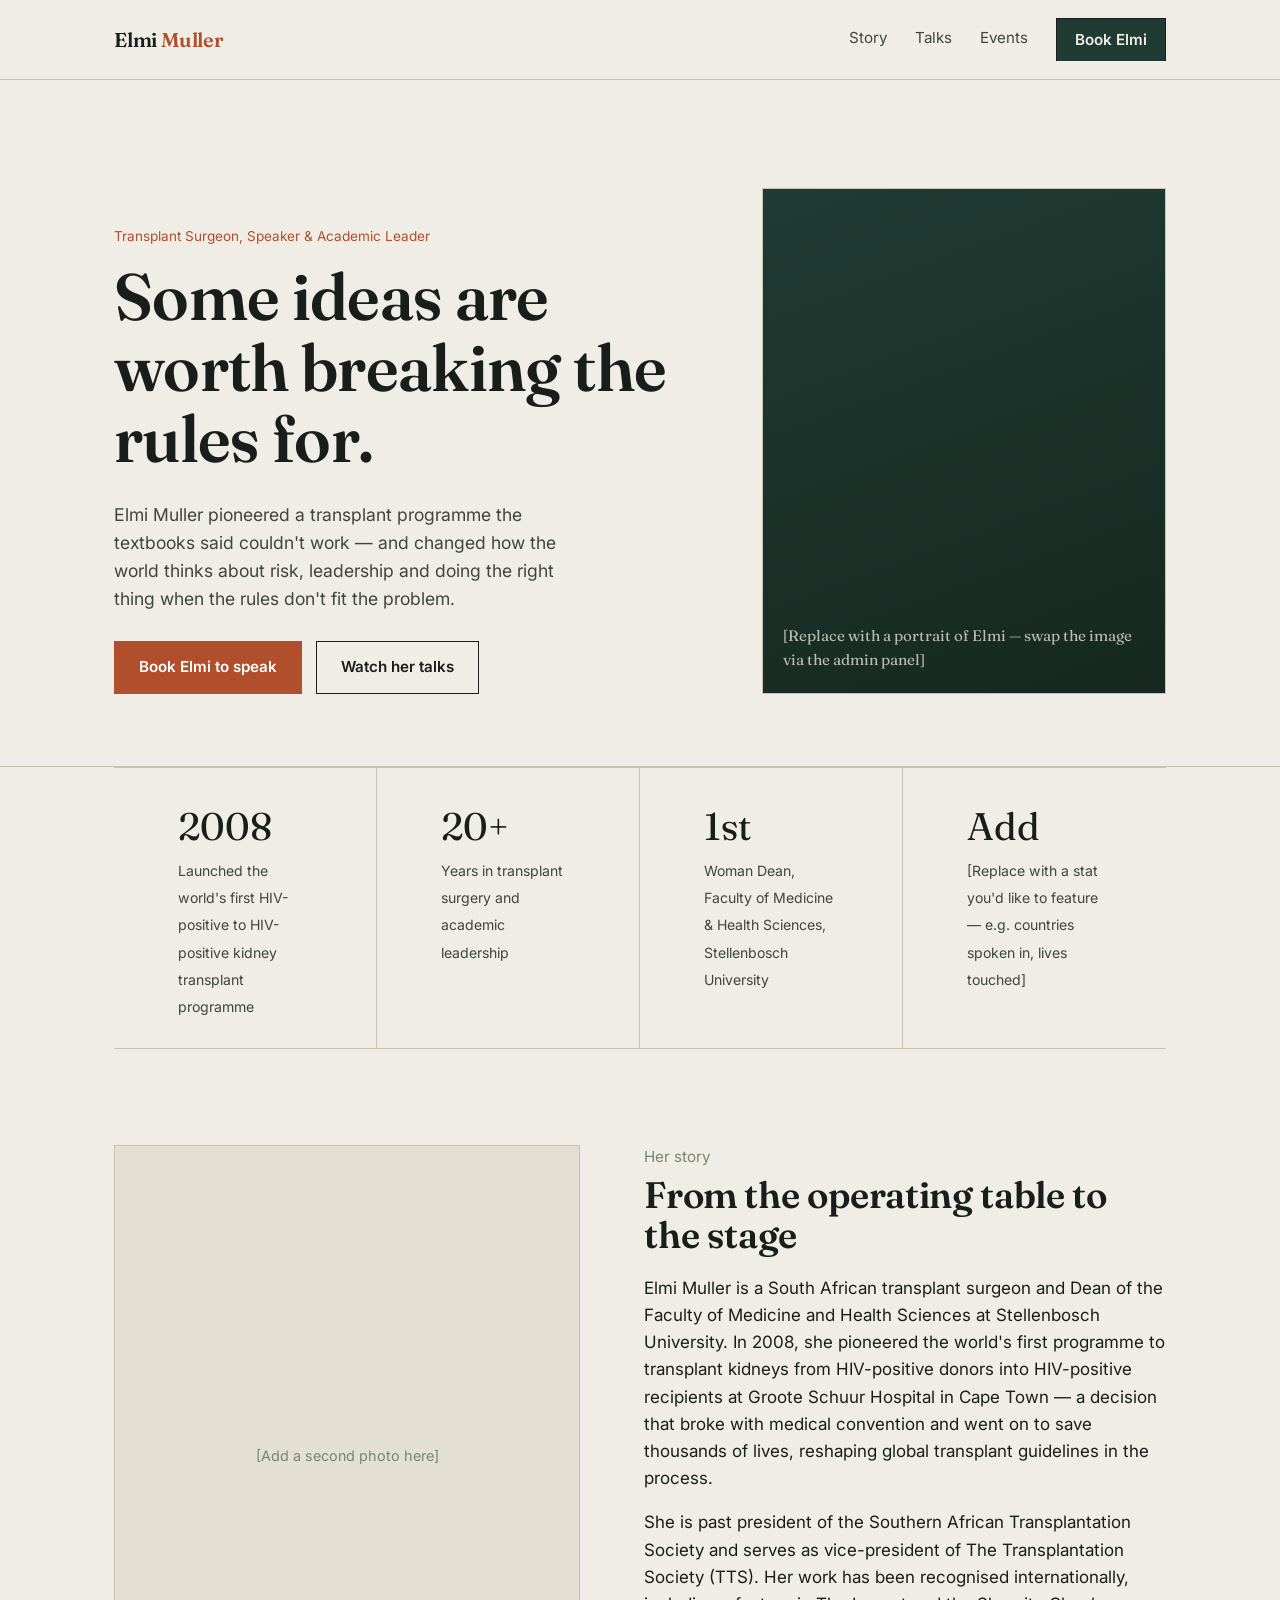
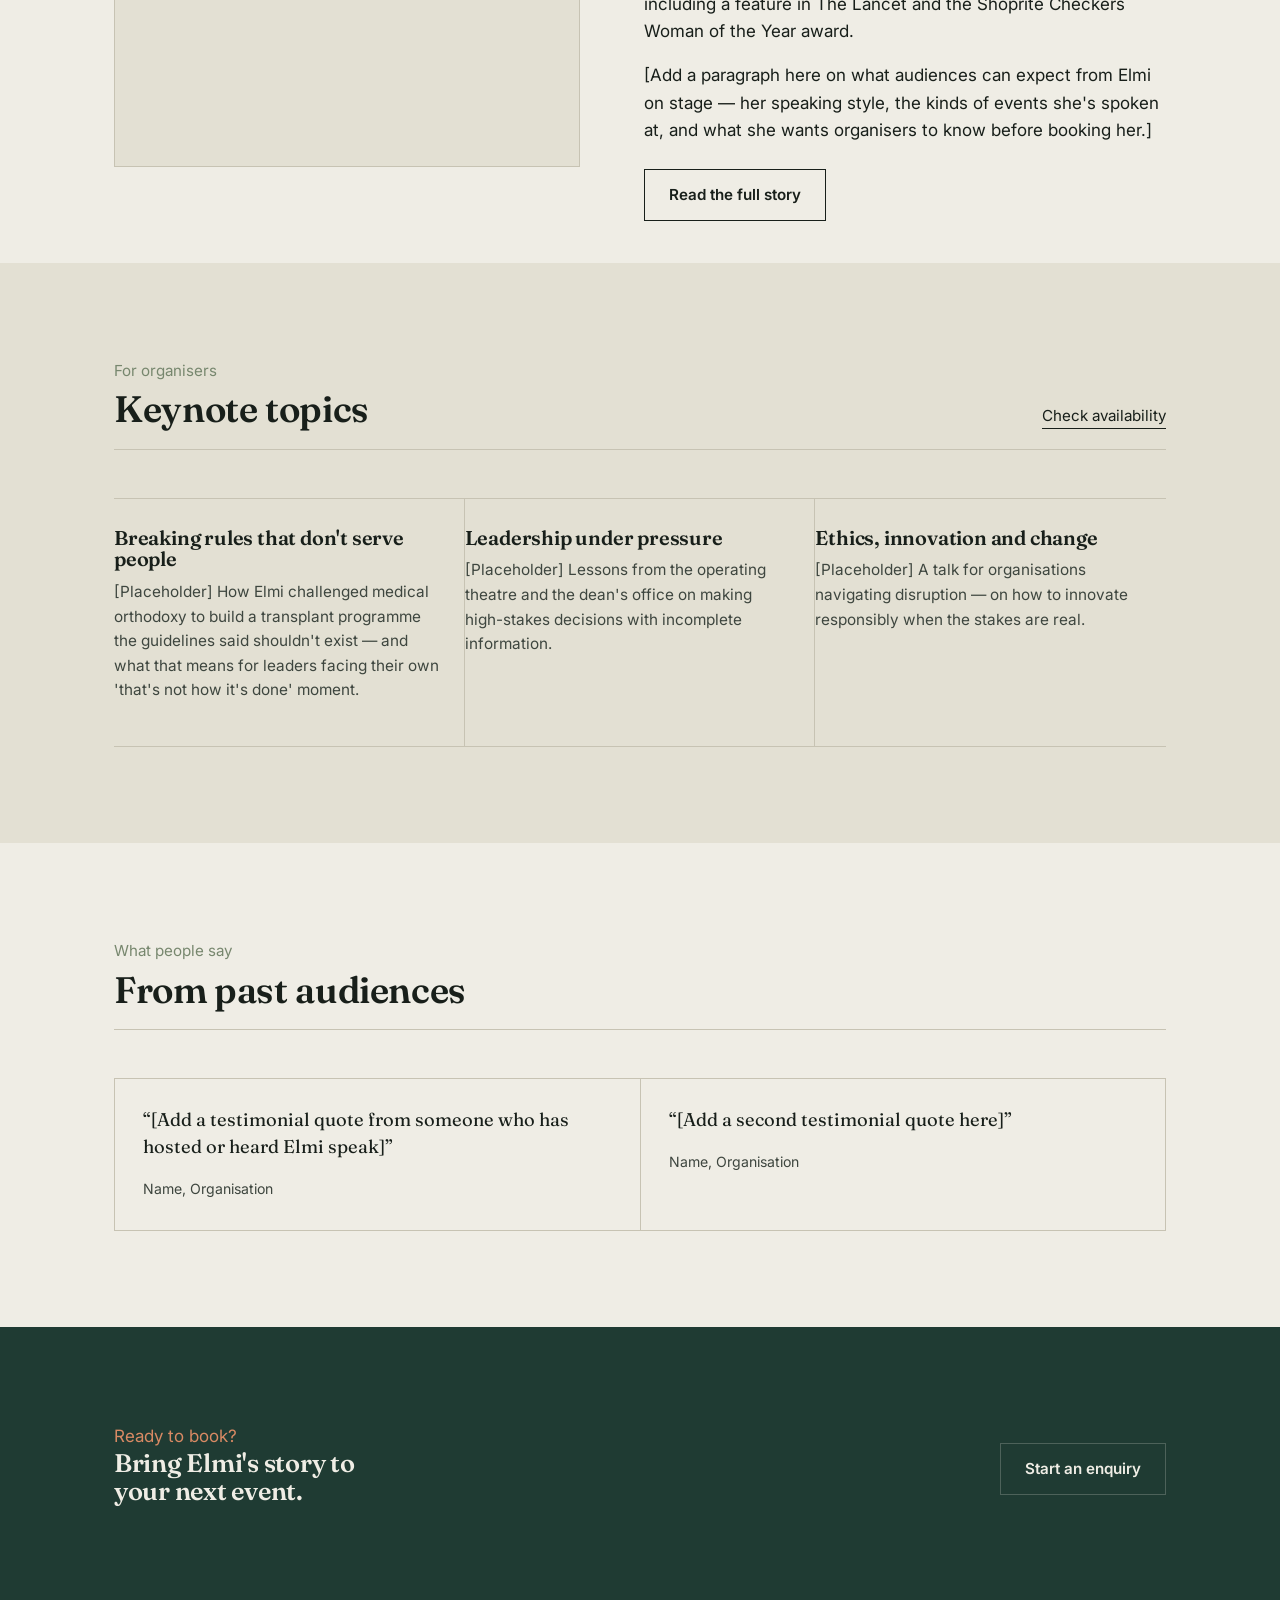
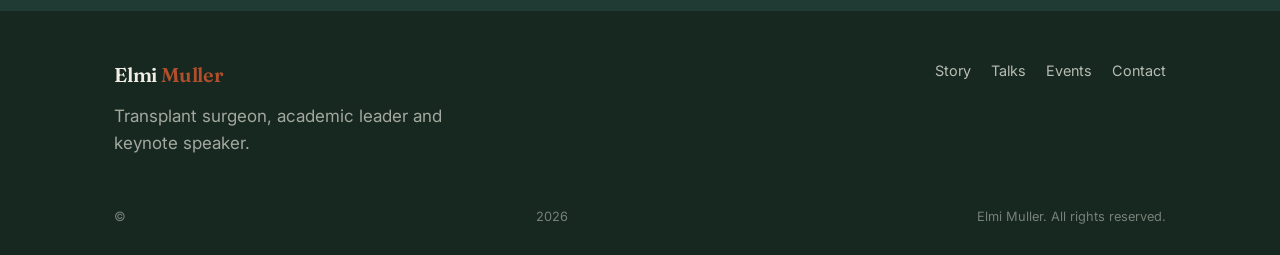
==== elmi-muller-site/index.html @ 1b49ec82 "Add files via upload" ====
<!doctype html>
<html lang="en">
<head>
<meta charset="UTF-8">
<meta name="viewport" content="width=device-width, initial-scale=1">
<title>Elmi Muller — Speaker & Transplant Surgeon</title>
<meta name="description" content="Elmi Muller — transplant surgeon, academic leader and keynote speaker on leadership, ethics and innovation under pressure.">
<link rel="preconnect" href="https://fonts.googleapis.com">
<link href="https://fonts.googleapis.com/css2?family=Fraunces:opsz,wght@9..144,400;9..144,600;9..144,700&family=Inter:wght@400;500;600&display=swap" rel="stylesheet">
<link rel="stylesheet" href="style.css">
</head>
<body>

<header class="site-header">
  <div class="wrap">
    <a class="logo" href="index.html">Elmi <span>Muller</span></a>
    <button class="nav-toggle" aria-label="Toggle menu" aria-expanded="false">Menu</button>
    <nav class="nav nav-links">
      <a href="about.html">Story</a>
      <a href="talks.html">Talks</a>
      <a href="events.html">Events</a>
      <a href="contact.html" class="btn book-btn">Book Elmi</a>
    </nav>
  </div>
</header>

<section class="hero">
  <div class="wrap">
    <div>
      <div class="hero-eyebrow" data-hero-eyebrow>Transplant Surgeon, Speaker & Academic Leader</div>
      <h1 data-hero-title>Some ideas are worth breaking the rules for.</h1>
      <p class="hero-sub" data-hero-sub>Elmi Muller pioneered a transplant programme the textbooks said couldn't work — and changed how the world thinks about risk, leadership and doing the right thing when the rules don't fit the problem.</p>
      <div class="hero-cta">
        <a href="contact.html" class="btn btn-solid">Book Elmi to speak</a>
        <a href="talks.html" class="btn">Watch her talks</a>
      </div>
    </div>
    <div class="hero-portrait">
      <em>[Replace with a portrait of Elmi — swap the image via the admin panel]</em>
    </div>
  </div>
</section>

<div class="wrap">
  <div class="stats" data-stats></div>
</div>

<section>
  <div class="wrap bio-grid">
    <div class="bio-portrait">[Add a second photo here]</div>
    <div>
      <div class="section-head" style="border-bottom:none; padding-bottom:0; margin-bottom:20px;">
        <div>
          <div class="kicker">Her story</div>
          <h2>From the operating table to the stage</h2>
        </div>
      </div>
      <div data-bio-paragraphs></div>
      <a href="about.html" class="btn" style="margin-top:8px;">Read the full story</a>
    </div>
  </div>
</section>

<section class="section-alt">
  <div class="wrap">
    <div class="section-head">
      <div>
        <div class="kicker">For organisers</div>
        <h2>Keynote topics</h2>
      </div>
      <a href="contact.html" class="section-link">Check availability</a>
    </div>
    <div class="topic-list" data-topics></div>
  </div>
</section>

<section>
  <div class="wrap">
    <div class="section-head">
      <div>
        <div class="kicker">What people say</div>
        <h2>From past audiences</h2>
      </div>
    </div>
    <div class="testi-grid" data-testimonials></div>
  </div>
</section>

<section class="section-dark cta-band">
  <div class="wrap">
    <div>
      <div class="kicker">Ready to book?</div>
      <h2>Bring Elmi's story to your next event.</h2>
    </div>
    <a href="contact.html" class="btn btn-light">Start an enquiry</a>
  </div>
</section>

<footer class="site-footer">
  <div class="wrap">
    <div>
      <div class="logo" style="color:var(--paper-on-deep);">Elmi <span>Muller</span></div>
      <p style="margin-top:12px; max-width:32ch; color:rgba(239,237,229,0.65);">Transplant surgeon, academic leader and keynote speaker.</p>
    </div>
    <nav class="footer-links">
      <a href="about.html">Story</a>
      <a href="talks.html">Talks</a>
      <a href="events.html">Events</a>
      <a href="contact.html">Contact</a>
    </nav>
  </div>
  <div class="wrap footer-bottom">© <span id="year"></span> Elmi Muller. All rights reserved.</div>
</footer>

<script>document.getElementById('year').textContent = new Date().getFullYear();</script>
<script src="script.js"></script>

<!-- Netlify Identity: required so that "invite" and "reset password" email
     links (which land here) can open the widget and let Elmi set a password
     before going to /admin. Safe to leave in even if Identity isn't enabled yet. -->
<script src="https://identity.netlify.com/v1/netlify-identity-widget.js"></script>
<script>
  if (window.netlifyIdentity) {
    window.netlifyIdentity.on("init", user => {
      if (!user) {
        window.netlifyIdentity.on("login", () => { document.location.href = "/admin/"; });
      }
    });
  }
</script>
</body>
</html>
---- elmi-muller-site/style.css ----
/* =========================================================
   Elmi Muller — speaker site
   Design tokens
   ========================================================= */
:root{
  --bg: #EFEDE5;
  --bg-alt: #E3E0D3;
  --ink: #181F1A;
  --ink-soft: #3E463F;
  --deep: #1F3B33;
  --deep-2: #16281F;
  --paper-on-deep: #EFEDE5;
  --accent: #B14F2C;
  --accent-soft: #D98A64;
  --line: #C7C3B3;
  --line-on-deep: rgba(239,237,229,0.22);
  --sage: #77876E;
  --max: 1180px;
  --gutter: clamp(20px, 5vw, 64px);
  --serif: "Fraunces", Georgia, serif;
  --sans: "Inter", -apple-system, BlinkMacSystemFont, "Segoe UI", sans-serif;
}

*{box-sizing:border-box;}
html{scroll-behavior:smooth;}
body{
  margin:0;
  background:var(--bg);
  color:var(--ink);
  font-family:var(--sans);
  font-size:17px;
  line-height:1.6;
  -webkit-font-smoothing:antialiased;
}

img{max-width:100%;display:block;}
a{color:inherit;}

h1,h2,h3,h4{
  font-family:var(--serif);
  font-weight:600;
  line-height:1.08;
  margin:0 0 0.4em;
  letter-spacing:-0.01em;
}

p{margin:0 0 1em; max-width:62ch;}

.wrap{
  max-width:var(--max);
  margin:0 auto;
  padding:0 var(--gutter);
}

a:focus-visible, button:focus-visible, input:focus-visible, textarea:focus-visible{
  outline:2px solid var(--accent);
  outline-offset:3px;
}

@media (prefers-reduced-motion: reduce){
  *{animation-duration:0.001ms !important; transition-duration:0.001ms !important; scroll-behavior:auto !important;}
}

/* ---------- Header ---------- */
.site-header{
  position:sticky; top:0; z-index:40;
  background:var(--bg);
  border-bottom:1px solid var(--line);
}
.site-header .wrap{
  display:flex; align-items:center; justify-content:space-between;
  padding-top:18px; padding-bottom:18px;
}
.logo{
  font-family:var(--serif);
  font-size:1.25rem;
  font-weight:600;
  text-decoration:none;
  letter-spacing:-0.01em;
}
.logo span{color:var(--accent);}
.nav{
  display:flex; align-items:center; gap:clamp(14px,2.4vw,28px);
}
.nav a{
  text-decoration:none;
  font-size:0.95rem;
  color:var(--ink-soft);
  border-bottom:1px solid transparent;
  padding-bottom:2px;
}
.nav a:hover, .nav a.active{ color:var(--ink); border-bottom-color:var(--accent); }
.nav .book-btn{
  color:var(--paper-on-deep);
  background:var(--deep);
  padding:9px 18px;
  border-bottom:none !important;
}
.nav .book-btn:hover{ background:var(--deep-2); }
.nav-toggle{ display:none; }

@media (max-width: 780px){
  .nav-links{
    position:fixed; inset:64px 0 0 0; background:var(--bg);
    flex-direction:column; align-items:flex-start; gap:0;
    padding:8px var(--gutter) 24px;
    transform:translateY(-8px);
    opacity:0; visibility:hidden; pointer-events:none;
    transition:opacity .18s ease, transform .18s ease;
  }
  .nav-links.open{ opacity:1; visibility:visible; pointer-events:auto; transform:translateY(0); }
  .nav-links a{ width:100%; padding:14px 0; border-bottom:1px solid var(--line) !important; }
  .nav-links .book-btn{ margin-top:14px; text-align:center; }
  .nav-toggle{
    display:block; background:none; border:1px solid var(--line);
    padding:8px 12px; font:inherit; font-size:0.9rem; cursor:pointer;
  }
}

/* ---------- Hero ---------- */
.hero{
  padding:clamp(48px,9vw,108px) 0 clamp(40px,6vw,72px);
  border-bottom:1px solid var(--line);
}
.hero .wrap{
  display:grid;
  grid-template-columns: 1.3fr 0.9fr;
  gap:clamp(28px,5vw,64px);
  align-items:end;
}
@media (max-width:780px){
  .hero .wrap{ grid-template-columns:1fr; }
  .hero-portrait{ order:-1; aspect-ratio:16/10; }
}
.hero-eyebrow{
  font-size:0.85rem;
  color:var(--accent);
  margin-bottom:14px;
}
.hero h1{
  font-size:clamp(2.4rem, 5.4vw, 4.1rem);
  max-width:14ch;
}
.hero-sub{
  font-size:1.1rem;
  color:var(--ink-soft);
  max-width:44ch;
  margin-top:18px;
}
.hero-cta{ margin-top:28px; display:flex; gap:14px; flex-wrap:wrap; }
.hero-portrait{
  aspect-ratio: 4/5;
  background:
    linear-gradient(160deg, var(--deep) 0%, var(--deep-2) 100%);
  border:1px solid var(--line);
  display:flex; align-items:flex-end; padding:20px;
  color:var(--paper-on-deep);
  font-family:var(--serif); font-size:0.95rem;
}
.hero-portrait em{ font-style:normal; opacity:0.75; }

/* ---------- Buttons ---------- */
.btn{
  display:inline-block;
  font-family:var(--sans);
  font-size:0.95rem;
  font-weight:600;
  text-decoration:none;
  padding:13px 24px;
  border:1px solid var(--ink);
  color:var(--ink);
  background:transparent;
  cursor:pointer;
  transition:background .15s ease, color .15s ease, border-color .15s ease;
}
.btn:hover{ background:var(--ink); color:var(--bg); }
.btn-solid{
  background:var(--accent); border-color:var(--accent); color:#fff;
}
.btn-solid:hover{ background:#953f21; border-color:#953f21; }
.btn-light{
  border-color:var(--line-on-deep); color:var(--paper-on-deep);
}
.btn-light:hover{ background:var(--paper-on-deep); color:var(--deep-2); }

/* ---------- Section scaffolding ---------- */
section{ padding:clamp(48px,8vw,96px) 0; }
.section-head{
  display:flex; justify-content:space-between; align-items:flex-end;
  gap:24px; margin-bottom:clamp(28px,4vw,48px);
  border-bottom:1px solid var(--line);
  padding-bottom:20px;
}
.section-head h2{ font-size:clamp(1.7rem, 3vw, 2.3rem); margin:0; }
.section-head .kicker{ color:var(--sage); font-size:0.95rem; margin-bottom:6px; }
.section-head .section-link{ font-size:0.95rem; text-decoration:none; border-bottom:1px solid var(--ink); white-space:nowrap; }
.section-dark{ background:var(--deep); color:var(--paper-on-deep); }
.section-dark .section-head{ border-bottom-color:var(--line-on-deep); }
.section-dark .kicker{ color:var(--accent-soft); }
.section-dark p{ color:rgba(239,237,229,0.82); }
.section-alt{ background:var(--bg-alt); }

/* ---------- Stat strip ---------- */
.stats{
  display:grid; grid-template-columns:repeat(4,1fr);
  border-top:1px solid var(--line); border-bottom:1px solid var(--line);
}
.stat{ padding:28px var(--gutter,24px); border-right:1px solid var(--line); }
.stat:last-child{ border-right:none; }
.stat .num{ font-family:var(--serif); font-size:clamp(1.6rem,3vw,2.4rem); display:block; }
.stat .label{ font-size:0.88rem; color:var(--ink-soft); margin-top:4px; }
@media (max-width:780px){
  .stats{ grid-template-columns:repeat(2,1fr); }
  .stat:nth-child(2){ border-right:none; }
}

/* ---------- Bio ---------- */
.bio-grid{
  display:grid; grid-template-columns: 0.8fr 1.2fr; gap:clamp(28px,5vw,64px);
}
.bio-portrait{
  aspect-ratio:3/4; background:var(--bg-alt); border:1px solid var(--line);
  display:flex; align-items:center; justify-content:center;
  color:var(--sage); font-size:0.9rem; text-align:center; padding:20px;
}
@media (max-width:780px){ .bio-grid{ grid-template-columns:1fr; } }

/* ---------- Cards: topics ---------- */
.topic-list{ display:grid; grid-template-columns:repeat(3,1fr); gap:0; border-top:1px solid var(--line); }
.topic{ padding:28px 24px 28px 0; border-bottom:1px solid var(--line); border-right:1px solid var(--line); }
.topic:nth-child(3n){ border-right:none; }
.topic h3{ font-size:1.25rem; margin-bottom:10px; }
.topic p{ font-size:0.96rem; color:var(--ink-soft); }
@media (max-width:900px){
  .topic-list{ grid-template-columns:1fr; }
  .topic{ border-right:none; padding-right:0; }
}

/* ---------- Testimonials ---------- */
.testi-grid{ display:grid; grid-template-columns:repeat(2,1fr); gap:1px; background:var(--line); border:1px solid var(--line); }
.testi{ background:var(--bg); padding:28px; }
.testi p{ font-family:var(--serif); font-size:1.15rem; line-height:1.45; margin-bottom:14px; }
.testi cite{ font-style:normal; font-size:0.88rem; color:var(--ink-soft); }
@media (max-width:780px){ .testi-grid{ grid-template-columns:1fr; } }

/* ---------- Talks / events lists ---------- */
.filters{ display:flex; gap:10px; flex-wrap:wrap; margin-bottom:28px; }
.filters button{
  font:inherit; font-size:0.88rem; padding:8px 16px;
  background:transparent; border:1px solid var(--line); cursor:pointer;
}
.filters button.active{ background:var(--ink); color:var(--bg); border-color:var(--ink); }
.search-row{ display:flex; gap:12px; margin-bottom:20px; flex-wrap:wrap; }
.search-row input[type="search"]{
  flex:1; min-width:220px; font:inherit; font-size:1rem;
  padding:12px 14px; border:1px solid var(--line); background:var(--bg);
}
.talk-list{ display:flex; flex-direction:column; }
.talk-item{
  display:grid; grid-template-columns: 1fr auto; gap:16px;
  padding:22px 0; border-bottom:1px solid var(--line);
}
.talk-item h3{ font-size:1.2rem; margin-bottom:6px; }
.talk-item .meta{ font-size:0.85rem; color:var(--sage); margin-bottom:8px; }
.talk-item p{ font-size:0.95rem; color:var(--ink-soft); margin-bottom:0; }
.talk-item .watch{ align-self:center; white-space:nowrap; }
.empty-state{ padding:40px 0; color:var(--ink-soft); font-style:italic; }

.event-item{
  display:grid; grid-template-columns: 140px 1fr auto; gap:20px; align-items:center;
  padding:22px 0; border-bottom:1px solid var(--line);
}
.event-item .date{ font-family:var(--serif); font-size:1rem; color:var(--accent); }
.event-item h3{ font-size:1.1rem; margin-bottom:4px; }
.event-item .place{ font-size:0.9rem; color:var(--ink-soft); }
@media (max-width:700px){
  .event-item{ grid-template-columns:1fr; gap:6px; }
  .talk-item{ grid-template-columns:1fr; }
}

/* ---------- Contact / booking form ---------- */
.form-grid{ display:grid; grid-template-columns:1fr 1fr; gap:20px; max-width:720px; }
.form-grid .full{ grid-column:1/-1; }
@media (max-width:640px){
  .form-grid{ grid-template-columns:1fr; }
}
.form-grid label{ display:block; font-size:0.85rem; color:var(--ink-soft); margin-bottom:6px; }
.form-grid input, .form-grid select, .form-grid textarea{
  width:100%; font:inherit; font-size:1rem; padding:12px 14px;
  border:1px solid var(--line); background:var(--bg); resize:vertical;
}
.form-grid textarea{ min-height:120px; }
.form-note{ font-size:0.85rem; color:var(--ink-soft); margin-top:16px; max-width:60ch; }

/* ---------- Footer ---------- */
.site-footer{ background:var(--deep-2); color:rgba(239,237,229,0.75); padding:48px 0 28px; }
.site-footer .wrap{ display:flex; justify-content:space-between; flex-wrap:wrap; gap:24px; }
.site-footer a{ text-decoration:none; color:inherit; }
.footer-links{ display:flex; gap:20px; flex-wrap:wrap; font-size:0.9rem; }
.footer-bottom{ margin-top:32px; font-size:0.8rem; opacity:0.6; }

.cta-band{ text-align:left; }
.cta-band h2{ max-width:16ch; }
.cta-band .wrap{ display:flex; justify-content:space-between; align-items:center; gap:24px; flex-wrap:wrap; }
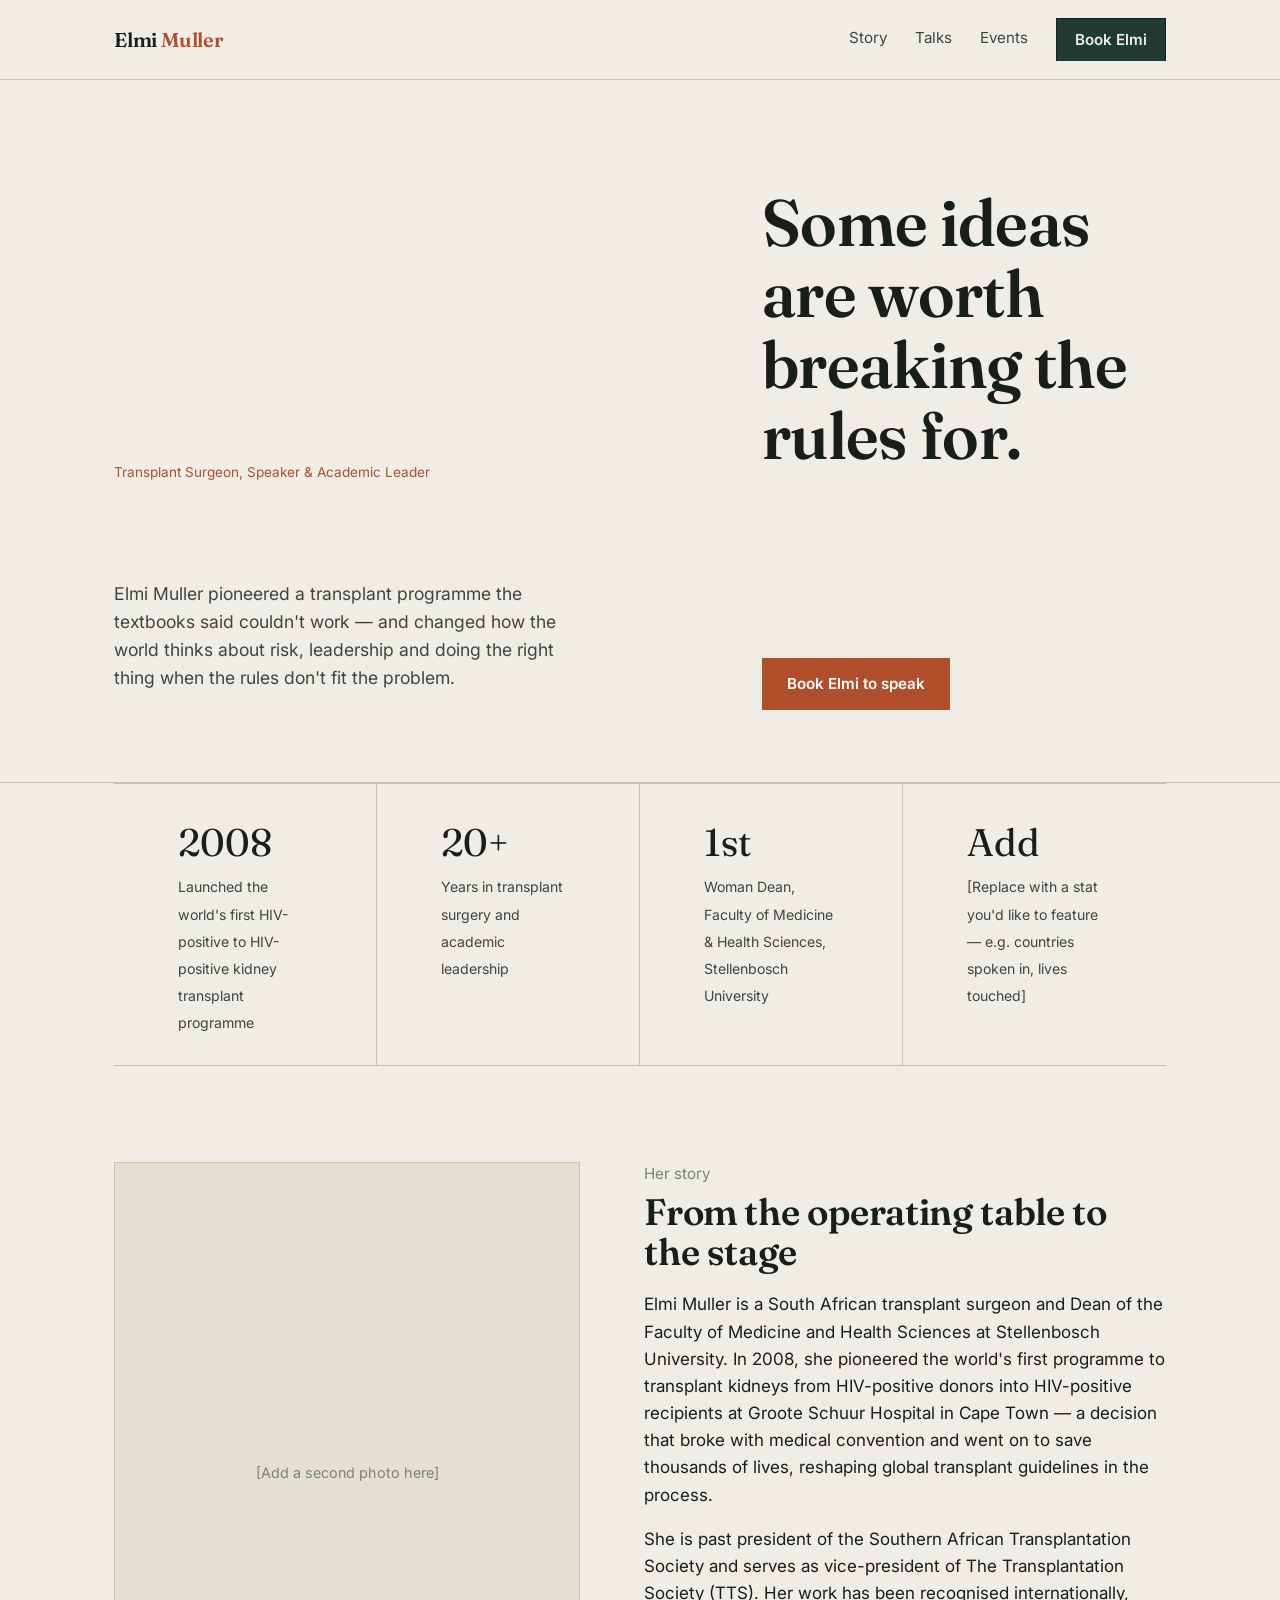
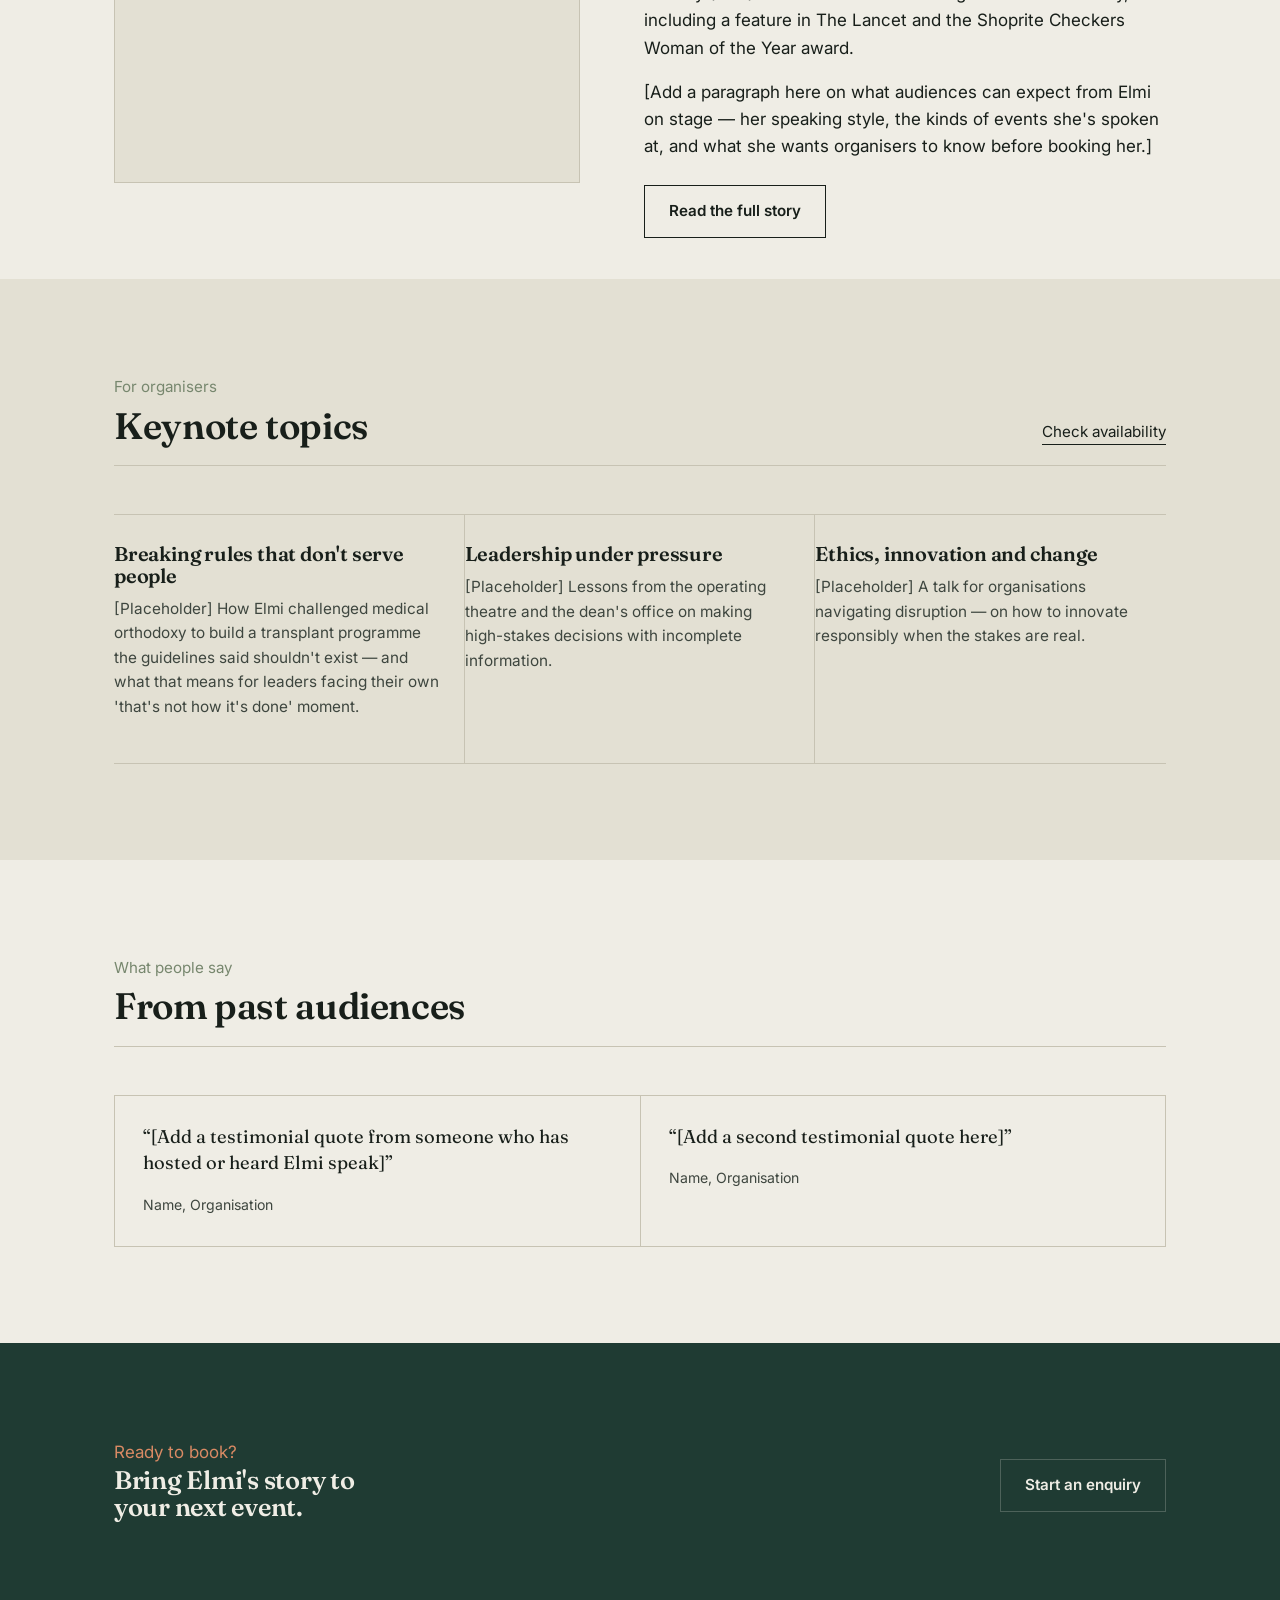
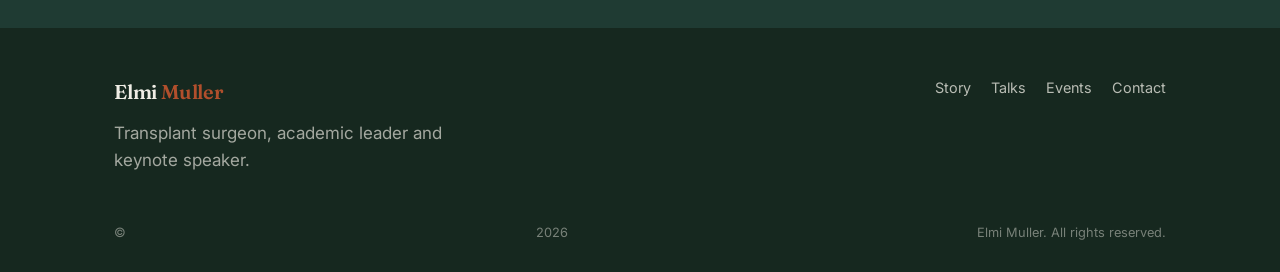
==== commit 37f73ca0: "Refactor hero section in index.html" ====
--- a/elmi-muller-site/index.html
+++ b/elmi-muller-site/index.html
@@ -24,19 +24,14 @@
   </div>
 </header>
 
-<section class="hero">
+<section class="hero" id="hero" data-hero-section>
   <div class="wrap">
-    <div>
-      <div class="hero-eyebrow" data-hero-eyebrow>Transplant Surgeon, Speaker & Academic Leader</div>
-      <h1 data-hero-title>Some ideas are worth breaking the rules for.</h1>
-      <p class="hero-sub" data-hero-sub>Elmi Muller pioneered a transplant programme the textbooks said couldn't work — and changed how the world thinks about risk, leadership and doing the right thing when the rules don't fit the problem.</p>
-      <div class="hero-cta">
-        <a href="contact.html" class="btn btn-solid">Book Elmi to speak</a>
-        <a href="talks.html" class="btn">Watch her talks</a>
-      </div>
-    </div>
-    <div class="hero-portrait">
-      <em>[Replace with a portrait of Elmi — swap the image via the admin panel]</em>
+    <div class="hero-eyebrow" data-hero-eyebrow>Transplant Surgeon, Speaker & Academic Leader</div>
+    <h1 data-hero-title>Some ideas are worth breaking the rules for.</h1>
+    <p class="hero-sub" data-hero-sub>Elmi Muller pioneered a transplant programme the textbooks said couldn't work — and changed how the world thinks about risk, leadership and doing the right thing when the rules don't fit the problem.</p>
+    <div class="hero-cta">
+      <a href="contact.html" class="btn btn-solid">Book Elmi to speak</a>
+      <a href="talks.html" class="btn btn-light">Watch her talks</a>
     </div>
   </div>
 </section>
